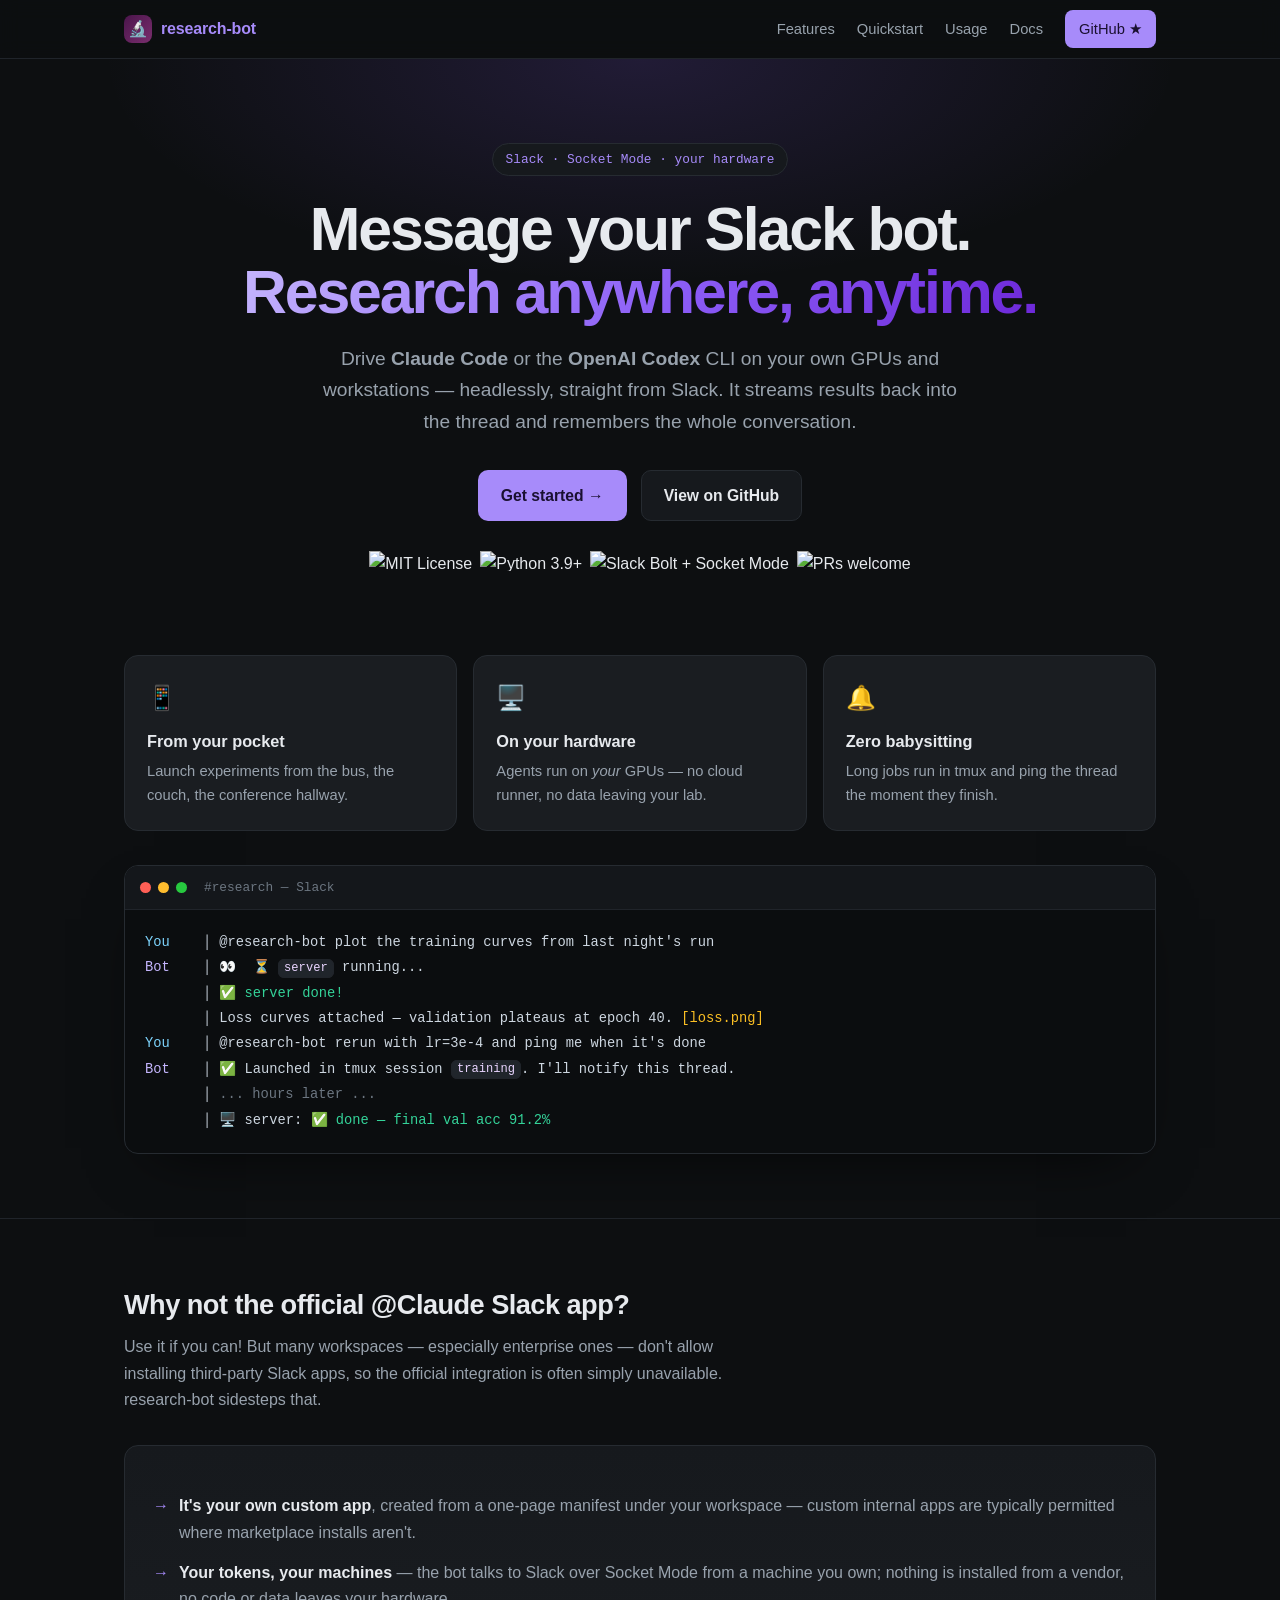
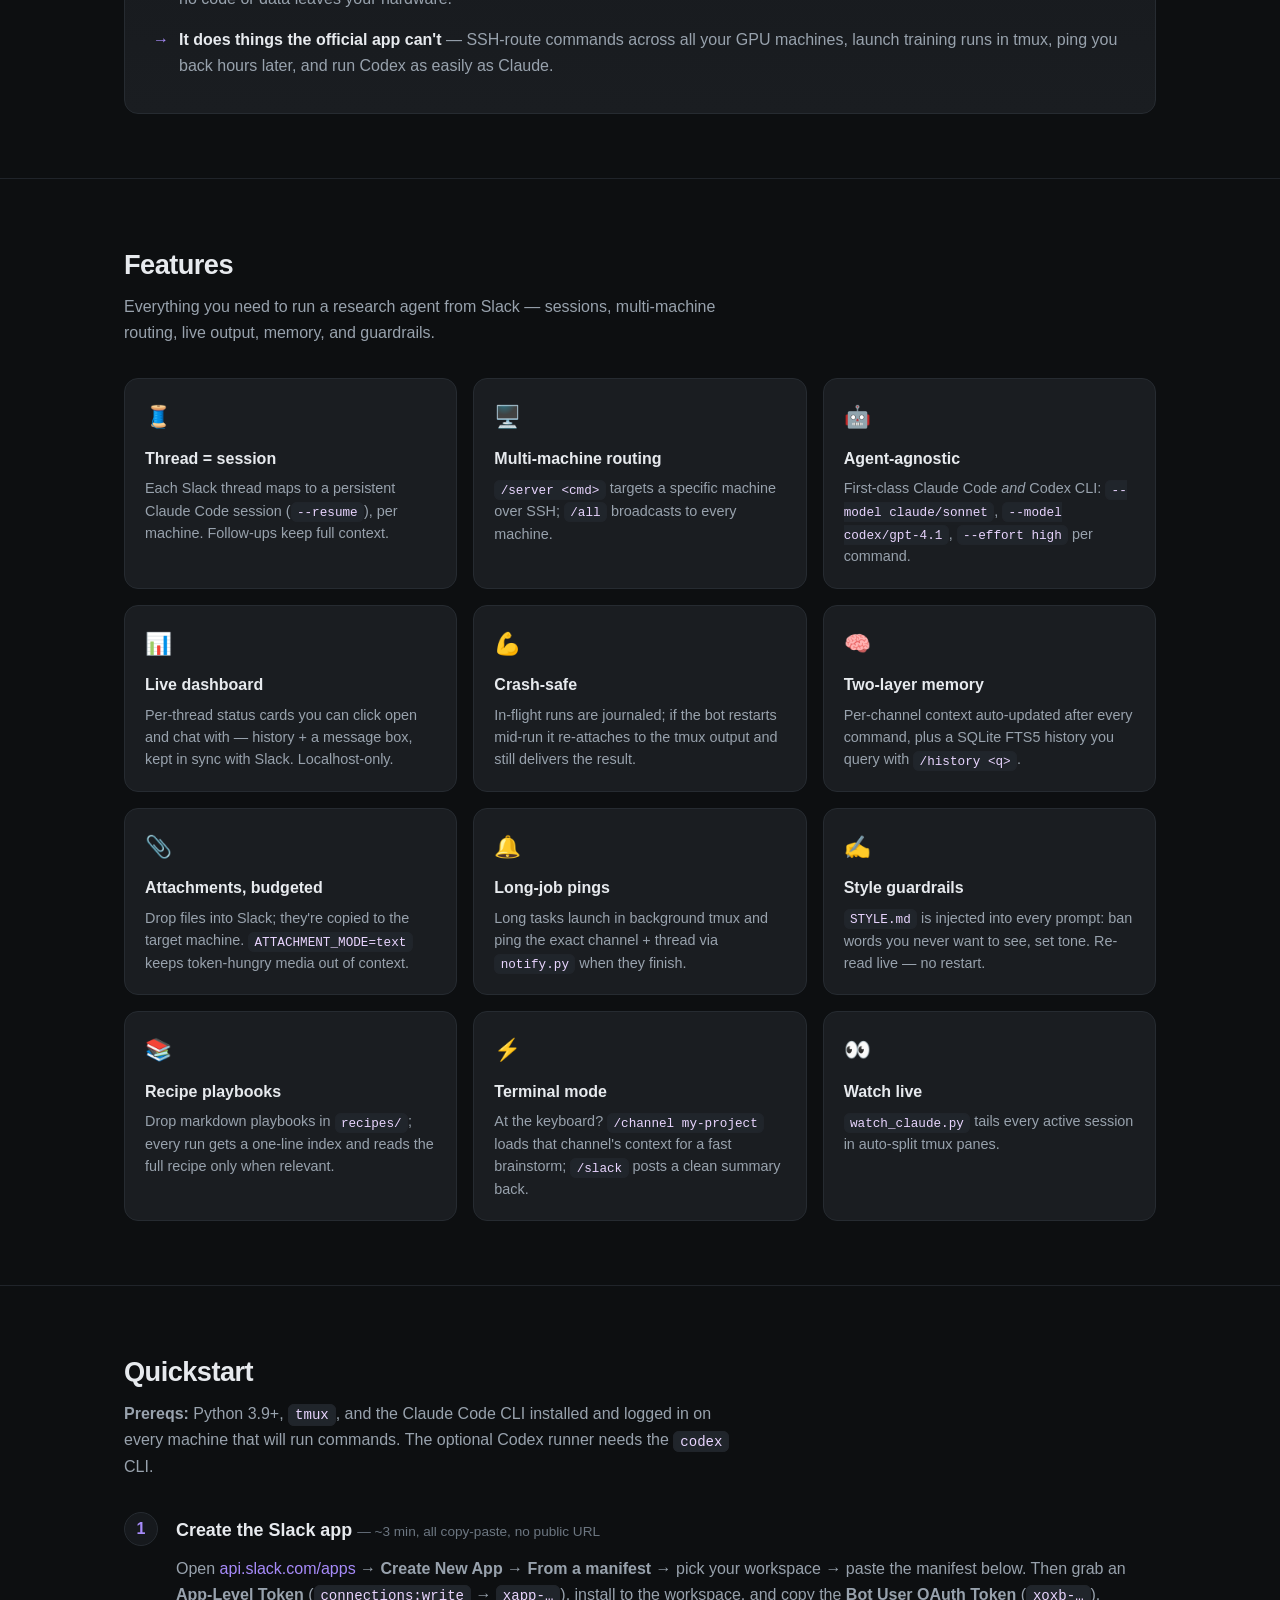
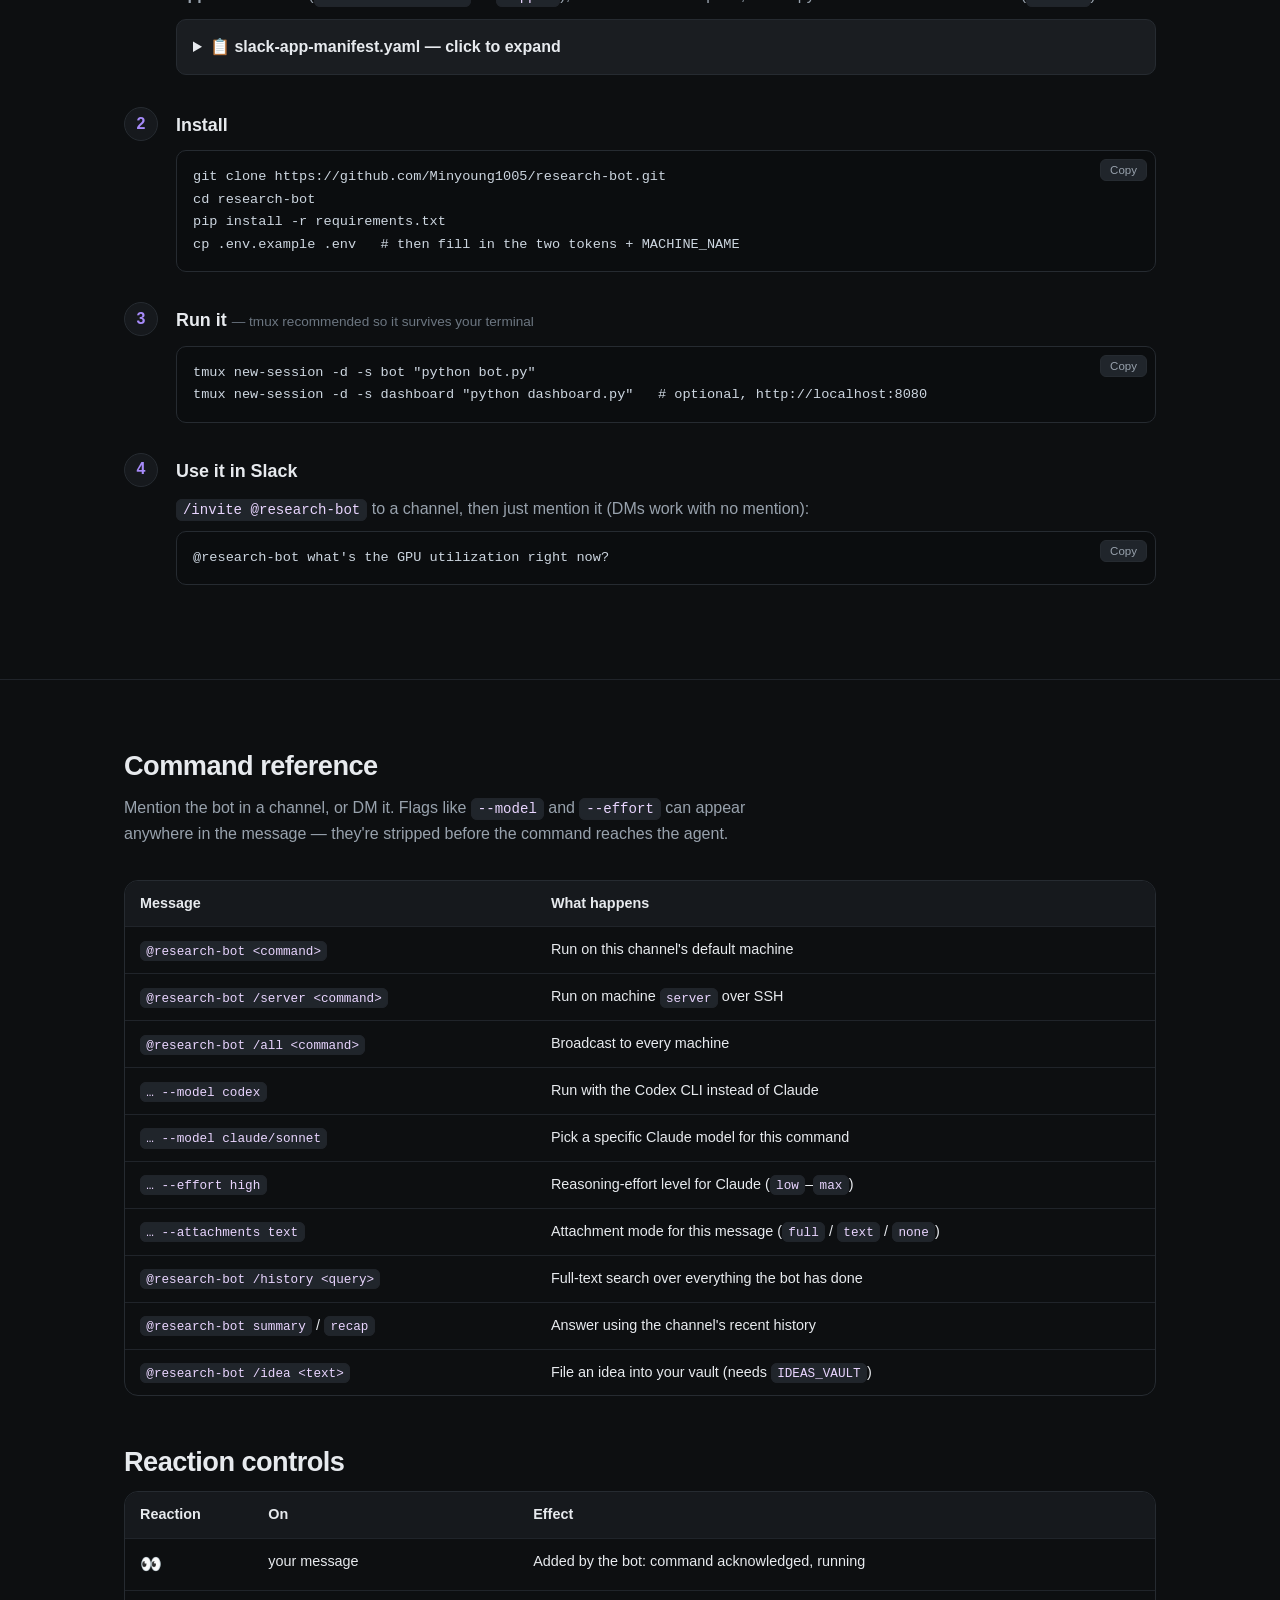
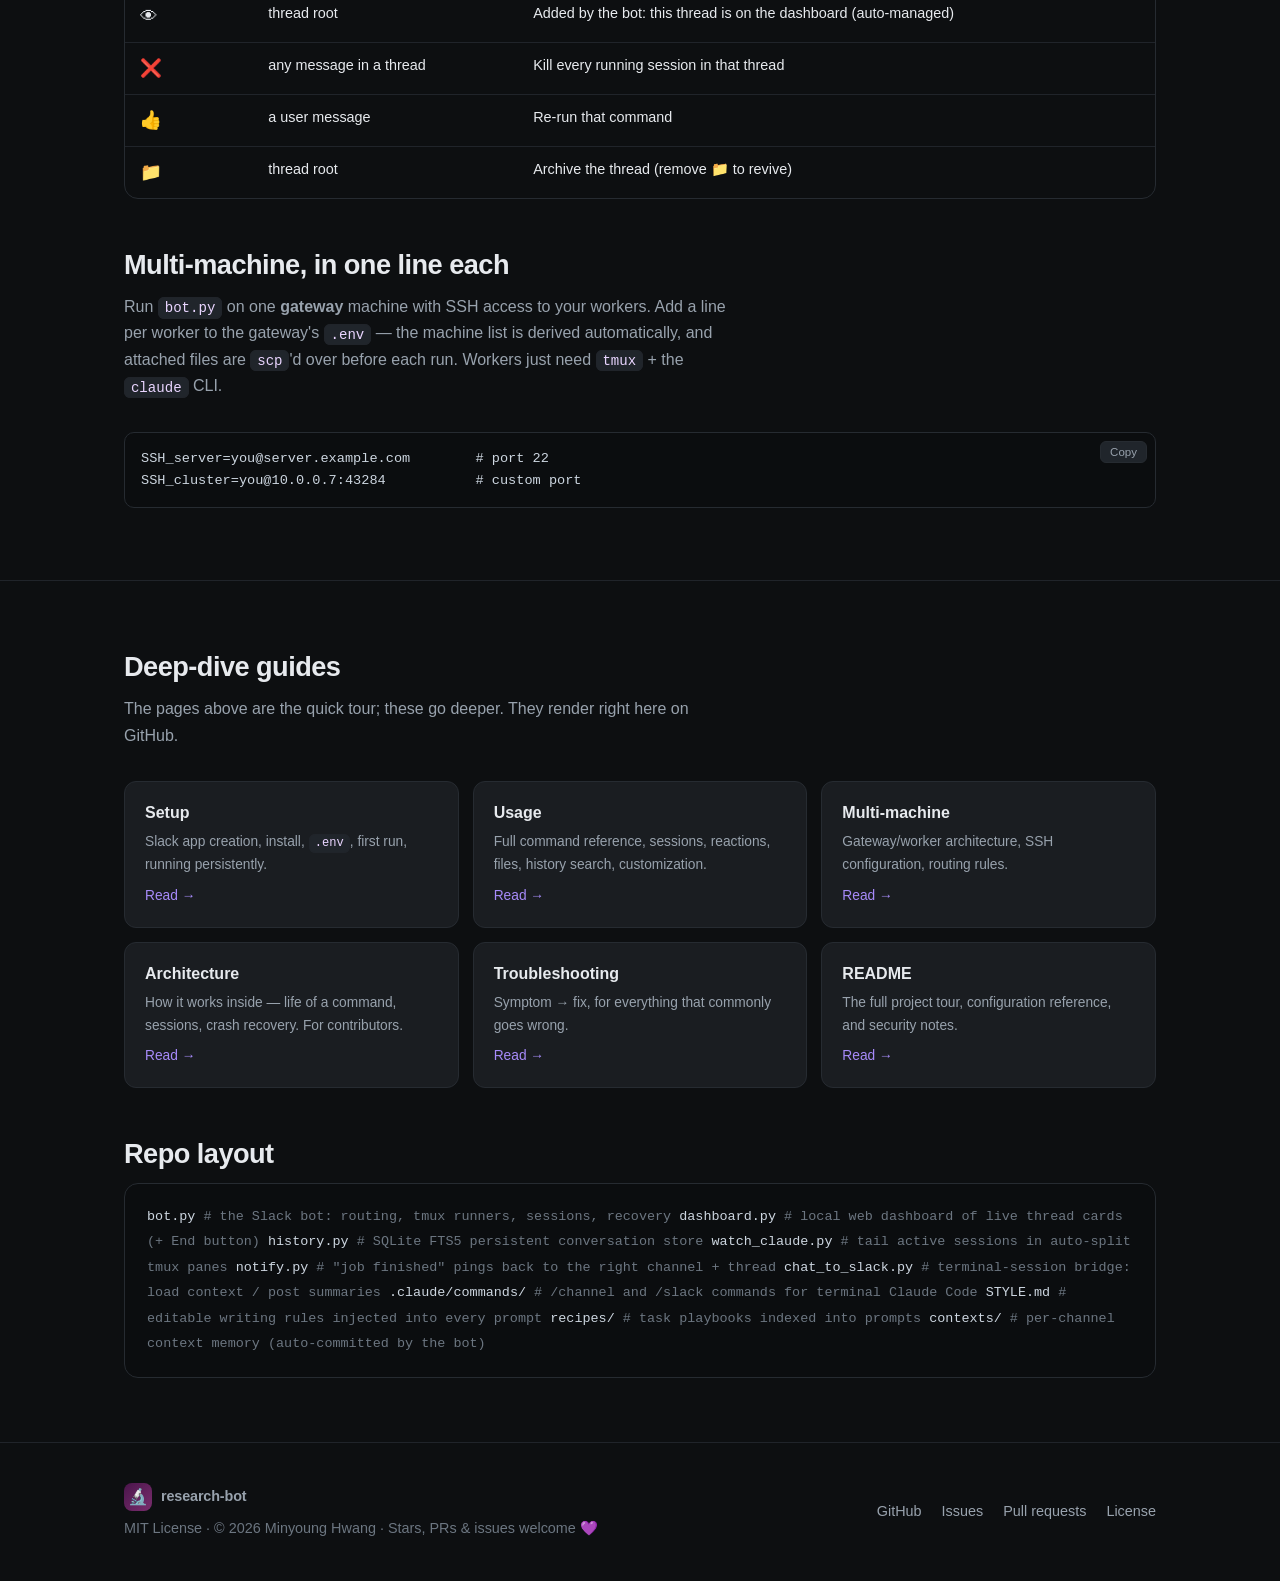
==== docs/index.html @ e6597657 "Add GitHub Pages documentation site (docs/index.html) Self-contained dark-themed landing page served" ====
<!DOCTYPE html>
<html lang="en">
<head>
<meta charset="UTF-8" />
<meta name="viewport" content="width=device-width, initial-scale=1.0" />
<title>research-bot — drive Claude Code &amp; Codex on your own machines, from Slack</title>
<meta name="description" content="A Slack bot that runs Claude Code or the Codex CLI headlessly on your own GPUs and workstations, streams results back into the thread, and remembers the conversation." />
<meta property="og:title" content="research-bot" />
<meta property="og:description" content="Message your Slack bot. Research anywhere, anytime. Drive Claude Code or Codex on your own machines — straight from Slack." />
<meta property="og:type" content="website" />
<link rel="icon" href="data:image/svg+xml,%3Csvg xmlns='http://www.w3.org/2000/svg' viewBox='0 0 100 100'%3E%3Ctext y='.9em' font-size='90'%3E%F0%9F%94%AC%3C/text%3E%3C/svg%3E" />
<style>
  :root{
    --bg:#0d0f11; --surface:#16191d; --card:#1a1d21; --border:#262b31;
    --border-soft:#20242a; --text:#e7eaee; --muted:#98a2ad; --faint:#6c7681;
    --accent:#a78bfa; --accent-2:#8b5cf6; --success:#34d399; --slack:#4A154B;
    --code-bg:#0b0d0f; --radius:14px; --maxw:1080px;
    --mono:ui-monospace,SFMono-Regular,"SF Mono",Menlo,Consolas,"Liberation Mono",monospace;
    --sans:-apple-system,BlinkMacSystemFont,"Segoe UI",Roboto,Helvetica,Arial,sans-serif;
  }
  *{box-sizing:border-box}
  html{scroll-behavior:smooth}
  body{margin:0;background:var(--bg);color:var(--text);font-family:var(--sans);
    line-height:1.65;-webkit-font-smoothing:antialiased;font-size:16px}
  a{color:var(--accent);text-decoration:none}
  a:hover{text-decoration:underline}
  code{font-family:var(--mono);font-size:.88em;background:#20252b;color:#e9d5ff;
    padding:.12em .42em;border-radius:6px;border:1px solid var(--border-soft)}
  pre{margin:0}
  .wrap{max-width:var(--maxw);margin:0 auto;padding:0 24px}
  h2{font-size:1.7rem;letter-spacing:-.02em;margin:0 0 6px}
  h3{font-size:1.12rem;margin:0 0 6px}
  section{padding:64px 0;border-top:1px solid var(--border-soft)}
  .lead{color:var(--muted);max-width:70ch;margin:0 0 32px}

  /* nav */
  header.nav{position:sticky;top:0;z-index:50;background:rgba(13,15,17,.82);
    backdrop-filter:blur(10px);border-bottom:1px solid var(--border-soft)}
  .nav-inner{display:flex;align-items:center;gap:18px;height:58px}
  .brand{display:flex;align-items:center;gap:9px;font-weight:700;letter-spacing:-.01em}
  .brand .logo{width:28px;height:28px;display:grid;place-items:center;border-radius:8px;
    background:linear-gradient(135deg,var(--slack),#7a2e6e);font-size:16px}
  .nav-links{margin-left:auto;display:flex;gap:22px;align-items:center}
  .nav-links a{color:var(--muted);font-size:.92rem;font-weight:500}
  .nav-links a:hover{color:var(--text);text-decoration:none}
  .nav-cta{background:var(--accent);color:#1a1030!important;padding:7px 14px;border-radius:8px;
    font-weight:600}
  .nav-cta:hover{background:#b9a3ff;text-decoration:none}
  @media(max-width:720px){.nav-links a:not(.nav-cta){display:none}}

  /* hero */
  .hero{padding:84px 0 68px;text-align:center;position:relative;overflow:hidden}
  .hero::before{content:"";position:absolute;inset:0;z-index:-1;
    background:radial-gradient(60% 55% at 50% 0%,rgba(139,92,246,.16),transparent 70%)}
  .eyebrow{display:inline-block;font-family:var(--mono);font-size:.8rem;color:var(--accent);
    border:1px solid var(--border);background:var(--surface);padding:5px 13px;border-radius:999px;margin-bottom:22px}
  .hero h1{font-size:clamp(2.3rem,6vw,3.8rem);line-height:1.04;letter-spacing:-.035em;margin:0 0 18px;font-weight:800}
  .hero h1 .grad{background:linear-gradient(120deg,#c4b5fd,#8b5cf6 55%,#6d28d9);
    -webkit-background-clip:text;background-clip:text;color:transparent}
  .hero p.tag{font-size:1.2rem;color:var(--muted);max-width:60ch;margin:0 auto 32px}
  .btns{display:flex;gap:14px;justify-content:center;flex-wrap:wrap}
  .btn{display:inline-flex;align-items:center;gap:8px;padding:12px 22px;border-radius:10px;
    font-weight:600;font-size:.98rem;border:1px solid transparent}
  .btn.primary{background:var(--accent);color:#1a1030}
  .btn.primary:hover{background:#b9a3ff;text-decoration:none}
  .btn.ghost{background:var(--surface);border-color:var(--border);color:var(--text)}
  .btn.ghost:hover{border-color:var(--accent);text-decoration:none}
  .badges{display:flex;gap:8px;justify-content:center;flex-wrap:wrap;margin-top:30px}
  .badges img{height:20px}

  /* pillars */
  .pillars{display:grid;grid-template-columns:repeat(3,1fr);gap:16px;margin-top:8px}
  .pillar{background:var(--card);border:1px solid var(--border);border-radius:var(--radius);padding:22px}
  .pillar .ic{font-size:1.5rem}
  .pillar h3{margin:10px 0 4px;font-size:1.02rem}
  .pillar p{margin:0;color:var(--muted);font-size:.92rem}
  @media(max-width:720px){.pillars{grid-template-columns:1fr}}

  /* terminal */
  .term{background:var(--code-bg);border:1px solid var(--border);border-radius:var(--radius);
    overflow:hidden;box-shadow:0 24px 60px -30px rgba(0,0,0,.8);margin-top:4px}
  .term-bar{display:flex;align-items:center;gap:7px;padding:11px 15px;background:#14171b;border-bottom:1px solid var(--border-soft)}
  .term-bar .dot{width:11px;height:11px;border-radius:50%}
  .term-bar .t{margin-left:10px;color:var(--faint);font-size:.8rem;font-family:var(--mono)}
  .term pre{padding:20px;overflow-x:auto;font-family:var(--mono);font-size:.86rem;line-height:1.85;color:#cdd6e0}
  .term .u{color:#7dd3fc}.term .b{color:#c4b5fd}.term .ok{color:var(--success)}
  .term .m{color:var(--faint)}.term .f{color:#fbbf24}

  /* feature grid */
  .grid{display:grid;grid-template-columns:repeat(3,1fr);gap:16px}
  @media(max-width:900px){.grid{grid-template-columns:repeat(2,1fr)}}
  @media(max-width:620px){.grid{grid-template-columns:1fr}}
  .feat{background:var(--card);border:1px solid var(--border);border-radius:var(--radius);padding:20px;transition:border-color .15s,transform .15s}
  .feat:hover{border-color:#3a3350;transform:translateY(-2px)}
  .feat .ic{font-size:1.35rem}
  .feat h3{margin:11px 0 5px;font-size:1rem}
  .feat p{margin:0;color:var(--muted);font-size:.9rem;line-height:1.55}

  /* callout */
  .callout{background:linear-gradient(180deg,var(--surface),var(--card));border:1px solid var(--border);
    border-radius:var(--radius);padding:26px 28px}
  .callout ul{margin:14px 0 0;padding-left:0;list-style:none}
  .callout li{padding:7px 0 7px 26px;position:relative;color:var(--muted)}
  .callout li::before{content:"→";position:absolute;left:0;color:var(--accent)}
  .callout li b{color:var(--text)}

  /* steps */
  .step{display:flex;gap:18px;margin-bottom:22px}
  .step .n{flex:none;width:34px;height:34px;border-radius:50%;background:var(--surface);
    border:1px solid var(--border);display:grid;place-items:center;font-weight:700;color:var(--accent)}
  .step .body{flex:1;min-width:0}
  .step h3{margin:4px 0 10px}
  .codeblock{position:relative;background:var(--code-bg);border:1px solid var(--border);
    border-radius:10px;margin:8px 0}
  .codeblock pre{padding:15px 16px;overflow-x:auto;font-family:var(--mono);font-size:.85rem;color:#cdd6e0}
  .copy{position:absolute;top:8px;right:8px;background:#20252b;border:1px solid var(--border);
    color:var(--muted);font-size:.72rem;padding:4px 9px;border-radius:6px;cursor:pointer;font-family:var(--sans)}
  .copy:hover{color:var(--text);border-color:var(--accent)}
  details{background:var(--card);border:1px solid var(--border);border-radius:10px;padding:2px 16px;margin:10px 0}
  summary{cursor:pointer;padding:12px 0;font-weight:600;color:var(--text)}
  details[open] summary{border-bottom:1px solid var(--border-soft);margin-bottom:12px}

  /* tables */
  .tablewrap{overflow-x:auto;border:1px solid var(--border);border-radius:var(--radius)}
  table{border-collapse:collapse;width:100%;font-size:.9rem}
  th,td{text-align:left;padding:11px 15px;border-bottom:1px solid var(--border-soft);vertical-align:top}
  th{background:var(--surface);color:var(--text);font-weight:600;white-space:nowrap}
  tr:last-child td{border-bottom:none}
  td code{white-space:nowrap}
  .rx{font-size:1.1rem}

  /* doc cards */
  .doccards{display:grid;grid-template-columns:repeat(3,1fr);gap:14px}
  @media(max-width:820px){.doccards{grid-template-columns:1fr}}
  .doccard{display:block;background:var(--card);border:1px solid var(--border);border-radius:12px;padding:18px 20px;color:var(--text)}
  .doccard:hover{border-color:var(--accent);text-decoration:none}
  .doccard h3{margin:0 0 5px;font-size:1rem}
  .doccard p{margin:0;color:var(--muted);font-size:.86rem}
  .doccard .arrow{color:var(--accent);font-size:.86rem;margin-top:8px;display:inline-block}

  /* layout tree */
  .tree{background:var(--code-bg);border:1px solid var(--border);border-radius:var(--radius);
    padding:20px 22px;font-family:var(--mono);font-size:.84rem;line-height:1.9;color:#cdd6e0;overflow-x:auto}
  .tree .c{color:var(--faint)}

  footer{border-top:1px solid var(--border-soft);padding:40px 0;color:var(--muted);font-size:.9rem}
  .foot-inner{display:flex;flex-wrap:wrap;gap:16px;align-items:center;justify-content:space-between}
  .foot-links{display:flex;gap:20px;flex-wrap:wrap}
  .foot-links a{color:var(--muted)}
</style>
</head>
<body>

<header class="nav">
  <div class="wrap nav-inner">
    <a class="brand" href="#top"><span class="logo">🔬</span> research-bot</a>
    <nav class="nav-links">
      <a href="#features">Features</a>
      <a href="#quickstart">Quickstart</a>
      <a href="#usage">Usage</a>
      <a href="#docs">Docs</a>
      <a class="nav-cta" href="https://github.com/Minyoung1005/research-bot">GitHub ★</a>
    </nav>
  </div>
</header>

<a id="top"></a>
<div class="hero">
  <div class="wrap">
    <span class="eyebrow">Slack · Socket Mode · your hardware</span>
    <h1>Message your Slack bot.<br><span class="grad">Research anywhere, anytime.</span></h1>
    <p class="tag">Drive <b>Claude Code</b> or the <b>OpenAI Codex</b> CLI on your own GPUs and
      workstations — headlessly, straight from Slack. It streams results back into the thread
      and remembers the whole conversation.</p>
    <div class="btns">
      <a class="btn primary" href="#quickstart">Get started →</a>
      <a class="btn ghost" href="https://github.com/Minyoung1005/research-bot">View on GitHub</a>
    </div>
    <div class="badges">
      <img src="https://img.shields.io/badge/License-MIT-yellow.svg" alt="MIT License" />
      <img src="https://img.shields.io/badge/python-3.9+-blue.svg" alt="Python 3.9+" />
      <img src="https://img.shields.io/badge/Slack-Bolt%20%2B%20Socket%20Mode-4A154B?logo=slack" alt="Slack Bolt + Socket Mode" />
      <img src="https://img.shields.io/badge/PRs-welcome-brightgreen.svg" alt="PRs welcome" />
    </div>
  </div>
</div>

<section style="border-top:none;padding-top:8px">
  <div class="wrap">
    <div class="pillars">
      <div class="pillar"><div class="ic">📱</div><h3>From your pocket</h3>
        <p>Launch experiments from the bus, the couch, the conference hallway.</p></div>
      <div class="pillar"><div class="ic">🖥️</div><h3>On your hardware</h3>
        <p>Agents run on <i>your</i> GPUs — no cloud runner, no data leaving your lab.</p></div>
      <div class="pillar"><div class="ic">🔔</div><h3>Zero babysitting</h3>
        <p>Long jobs run in tmux and ping the thread the moment they finish.</p></div>
    </div>

    <div style="margin-top:34px" class="term">
      <div class="term-bar">
        <span class="dot" style="background:#ff5f56"></span>
        <span class="dot" style="background:#ffbd2e"></span>
        <span class="dot" style="background:#27c93f"></span>
        <span class="t">#research — Slack</span>
      </div>
<pre><span class="u">You</span>    │ @research-bot plot the training curves from last night's run
<span class="b">Bot</span>    │ 👀  ⏳ <code>server</code> running...
       │ <span class="ok">✅ server done!</span>
       │ Loss curves attached — validation plateaus at epoch 40. <span class="f">[loss.png]</span>
<span class="u">You</span>    │ @research-bot rerun with lr=3e-4 and ping me when it's done
<span class="b">Bot</span>    │ <span class="ok">✅</span> Launched in tmux session <code>training</code>. I'll notify this thread.
       │ <span class="m">... hours later ...</span>
       │ 🖥️ server: <span class="ok">✅ done — final val acc 91.2%</span></pre>
    </div>
  </div>
</section>

<section>
  <div class="wrap">
    <h2>Why not the official @Claude Slack app?</h2>
    <p class="lead">Use it if you can! But many workspaces — especially enterprise ones — don't
      allow installing third-party Slack apps, so the official integration is often simply
      unavailable. research-bot sidesteps that.</p>
    <div class="callout">
      <ul>
        <li><b>It's your own custom app</b>, created from a one-page manifest under your workspace —
          custom internal apps are typically permitted where marketplace installs aren't.</li>
        <li><b>Your tokens, your machines</b> — the bot talks to Slack over Socket Mode from a
          machine you own; nothing is installed from a vendor, no code or data leaves your hardware.</li>
        <li><b>It does things the official app can't</b> — SSH-route commands across all your GPU
          machines, launch training runs in tmux, ping you back hours later, and run Codex as easily as Claude.</li>
      </ul>
    </div>
  </div>
</section>

<section id="features">
  <div class="wrap">
    <h2>Features</h2>
    <p class="lead">Everything you need to run a research agent from Slack — sessions, multi-machine
      routing, live output, memory, and guardrails.</p>
    <div class="grid">
      <div class="feat"><div class="ic">🧵</div><h3>Thread = session</h3>
        <p>Each Slack thread maps to a persistent Claude Code session (<code>--resume</code>), per machine. Follow-ups keep full context.</p></div>
      <div class="feat"><div class="ic">🖥️</div><h3>Multi-machine routing</h3>
        <p><code>/server &lt;cmd&gt;</code> targets a specific machine over SSH; <code>/all</code> broadcasts to every machine.</p></div>
      <div class="feat"><div class="ic">🤖</div><h3>Agent-agnostic</h3>
        <p>First-class Claude Code <i>and</i> Codex CLI: <code>--model claude/sonnet</code>, <code>--model codex/gpt-4.1</code>, <code>--effort high</code> per command.</p></div>
      <div class="feat"><div class="ic">📊</div><h3>Live dashboard</h3>
        <p>Per-thread status cards you can click open and chat with — history + a message box, kept in sync with Slack. Localhost-only.</p></div>
      <div class="feat"><div class="ic">💪</div><h3>Crash-safe</h3>
        <p>In-flight runs are journaled; if the bot restarts mid-run it re-attaches to the tmux output and still delivers the result.</p></div>
      <div class="feat"><div class="ic">🧠</div><h3>Two-layer memory</h3>
        <p>Per-channel context auto-updated after every command, plus a SQLite FTS5 history you query with <code>/history &lt;q&gt;</code>.</p></div>
      <div class="feat"><div class="ic">📎</div><h3>Attachments, budgeted</h3>
        <p>Drop files into Slack; they're copied to the target machine. <code>ATTACHMENT_MODE=text</code> keeps token-hungry media out of context.</p></div>
      <div class="feat"><div class="ic">🔔</div><h3>Long-job pings</h3>
        <p>Long tasks launch in background tmux and ping the exact channel + thread via <code>notify.py</code> when they finish.</p></div>
      <div class="feat"><div class="ic">✍️</div><h3>Style guardrails</h3>
        <p><code>STYLE.md</code> is injected into every prompt: ban words you never want to see, set tone. Re-read live — no restart.</p></div>
      <div class="feat"><div class="ic">📚</div><h3>Recipe playbooks</h3>
        <p>Drop markdown playbooks in <code>recipes/</code>; every run gets a one-line index and reads the full recipe only when relevant.</p></div>
      <div class="feat"><div class="ic">⚡</div><h3>Terminal mode</h3>
        <p>At the keyboard? <code>/channel my-project</code> loads that channel's context for a fast brainstorm; <code>/slack</code> posts a clean summary back.</p></div>
      <div class="feat"><div class="ic">👀</div><h3>Watch live</h3>
        <p><code>watch_claude.py</code> tails every active session in auto-split tmux panes.</p></div>
    </div>
  </div>
</section>

<section id="quickstart">
  <div class="wrap">
    <h2>Quickstart</h2>
    <p class="lead"><b>Prereqs:</b> Python 3.9+, <code>tmux</code>, and the Claude Code CLI installed and
      logged in on every machine that will run commands. The optional Codex runner needs the <code>codex</code> CLI.</p>

    <div class="step">
      <div class="n">1</div>
      <div class="body">
        <h3>Create the Slack app <span style="color:var(--faint);font-weight:400;font-size:.85rem">— ~3 min, all copy-paste, no public URL</span></h3>
        <p style="color:var(--muted);margin:0 0 6px">Open <a href="https://api.slack.com/apps">api.slack.com/apps</a> →
          <b>Create New App</b> → <b>From a manifest</b> → pick your workspace → paste the manifest below.
          Then grab an <b>App-Level Token</b> (<code>connections:write</code> → <code>xapp-…</code>), install to the
          workspace, and copy the <b>Bot User OAuth Token</b> (<code>xoxb-…</code>).</p>
        <details>
          <summary>📋 slack-app-manifest.yaml — click to expand</summary>
          <div class="codeblock"><button class="copy">Copy</button><pre>display_information:
  name: research-bot
  description: Drive Claude Code on your own machines from Slack
  background_color: "#1a1d21"
features:
  bot_user:
    display_name: research-bot
    always_online: true
oauth_config:
  scopes:
    bot:
      - app_mentions:read
      - channels:history
      - groups:history
      - im:history
      - im:read
      - im:write
      - mpim:history
      - chat:write
      - files:read
      - files:write
      - reactions:read
      - reactions:write
settings:
  event_subscriptions:
    bot_events:
      - app_mention
      - message.im
      - reaction_added
      - reaction_removed
  interactivity:
    is_enabled: false
  org_deploy_enabled: false
  socket_mode_enabled: true
  token_rotation_enabled: false</pre></div>
          <p style="color:var(--muted);font-size:.86rem;margin:2px 0 6px">💡 Rename the bot to anything you like
            (e.g. <code>ClaudeBot</code>) by editing <code>name</code> and <code>display_name</code> here.</p>
        </details>
      </div>
    </div>

    <div class="step">
      <div class="n">2</div>
      <div class="body">
        <h3>Install</h3>
        <div class="codeblock"><button class="copy">Copy</button><pre>git clone https://github.com/Minyoung1005/research-bot.git
cd research-bot
pip install -r requirements.txt
cp .env.example .env   # then fill in the two tokens + MACHINE_NAME</pre></div>
      </div>
    </div>

    <div class="step">
      <div class="n">3</div>
      <div class="body">
        <h3>Run it <span style="color:var(--faint);font-weight:400;font-size:.85rem">— tmux recommended so it survives your terminal</span></h3>
        <div class="codeblock"><button class="copy">Copy</button><pre>tmux new-session -d -s bot "python bot.py"
tmux new-session -d -s dashboard "python dashboard.py"   # optional, http://localhost:8080</pre></div>
      </div>
    </div>

    <div class="step">
      <div class="n">4</div>
      <div class="body">
        <h3>Use it in Slack</h3>
        <p style="color:var(--muted);margin:0 0 6px"><code>/invite @research-bot</code> to a channel, then just mention it (DMs work with no mention):</p>
        <div class="codeblock"><button class="copy">Copy</button><pre>@research-bot what's the GPU utilization right now?</pre></div>
      </div>
    </div>
  </div>
</section>

<section id="usage">
  <div class="wrap">
    <h2>Command reference</h2>
    <p class="lead">Mention the bot in a channel, or DM it. Flags like <code>--model</code> and
      <code>--effort</code> can appear anywhere in the message — they're stripped before the command reaches the agent.</p>
    <div class="tablewrap">
      <table>
        <thead><tr><th>Message</th><th>What happens</th></tr></thead>
        <tbody>
          <tr><td><code>@research-bot &lt;command&gt;</code></td><td>Run on this channel's default machine</td></tr>
          <tr><td><code>@research-bot /server &lt;command&gt;</code></td><td>Run on machine <code>server</code> over SSH</td></tr>
          <tr><td><code>@research-bot /all &lt;command&gt;</code></td><td>Broadcast to every machine</td></tr>
          <tr><td><code>… --model codex</code></td><td>Run with the Codex CLI instead of Claude</td></tr>
          <tr><td><code>… --model claude/sonnet</code></td><td>Pick a specific Claude model for this command</td></tr>
          <tr><td><code>… --effort high</code></td><td>Reasoning-effort level for Claude (<code>low</code>–<code>max</code>)</td></tr>
          <tr><td><code>… --attachments text</code></td><td>Attachment mode for this message (<code>full</code> / <code>text</code> / <code>none</code>)</td></tr>
          <tr><td><code>@research-bot /history &lt;query&gt;</code></td><td>Full-text search over everything the bot has done</td></tr>
          <tr><td><code>@research-bot summary</code> / <code>recap</code></td><td>Answer using the channel's recent history</td></tr>
          <tr><td><code>@research-bot /idea &lt;text&gt;</code></td><td>File an idea into your vault (needs <code>IDEAS_VAULT</code>)</td></tr>
        </tbody>
      </table>
    </div>

    <h2 style="margin-top:44px">Reaction controls</h2>
    <div class="tablewrap">
      <table>
        <thead><tr><th>Reaction</th><th>On</th><th>Effect</th></tr></thead>
        <tbody>
          <tr><td class="rx">👀</td><td>your message</td><td>Added by the bot: command acknowledged, running</td></tr>
          <tr><td class="rx">👁</td><td>thread root</td><td>Added by the bot: this thread is on the dashboard (auto-managed)</td></tr>
          <tr><td class="rx">❌</td><td>any message in a thread</td><td>Kill every running session in that thread</td></tr>
          <tr><td class="rx">👍</td><td>a user message</td><td>Re-run that command</td></tr>
          <tr><td class="rx">📁</td><td>thread root</td><td>Archive the thread (remove 📁 to revive)</td></tr>
        </tbody>
      </table>
    </div>

    <h2 style="margin-top:44px">Multi-machine, in one line each</h2>
    <p class="lead">Run <code>bot.py</code> on one <b>gateway</b> machine with SSH access to your workers.
      Add a line per worker to the gateway's <code>.env</code> — the machine list is derived automatically,
      and attached files are <code>scp</code>'d over before each run. Workers just need <code>tmux</code> + the <code>claude</code> CLI.</p>
    <div class="codeblock"><button class="copy">Copy</button><pre>SSH_server=you@server.example.com        # port 22
SSH_cluster=you@10.0.0.7:43284           # custom port</pre></div>
  </div>
</section>

<section id="docs">
  <div class="wrap">
    <h2>Deep-dive guides</h2>
    <p class="lead">The pages above are the quick tour; these go deeper. They render right here on GitHub.</p>
    <div class="doccards">
      <a class="doccard" href="https://github.com/Minyoung1005/research-bot/blob/main/docs/setup.md">
        <h3>Setup</h3><p>Slack app creation, install, <code>.env</code>, first run, running persistently.</p><span class="arrow">Read →</span></a>
      <a class="doccard" href="https://github.com/Minyoung1005/research-bot/blob/main/docs/usage.md">
        <h3>Usage</h3><p>Full command reference, sessions, reactions, files, history search, customization.</p><span class="arrow">Read →</span></a>
      <a class="doccard" href="https://github.com/Minyoung1005/research-bot/blob/main/docs/multi-machine.md">
        <h3>Multi-machine</h3><p>Gateway/worker architecture, SSH configuration, routing rules.</p><span class="arrow">Read →</span></a>
      <a class="doccard" href="https://github.com/Minyoung1005/research-bot/blob/main/docs/architecture.md">
        <h3>Architecture</h3><p>How it works inside — life of a command, sessions, crash recovery. For contributors.</p><span class="arrow">Read →</span></a>
      <a class="doccard" href="https://github.com/Minyoung1005/research-bot/blob/main/docs/troubleshooting.md">
        <h3>Troubleshooting</h3><p>Symptom → fix, for everything that commonly goes wrong.</p><span class="arrow">Read →</span></a>
      <a class="doccard" href="https://github.com/Minyoung1005/research-bot/blob/main/README.md">
        <h3>README</h3><p>The full project tour, configuration reference, and security notes.</p><span class="arrow">Read →</span></a>
    </div>

    <h2 style="margin-top:44px">Repo layout</h2>
    <div class="tree">bot.py            <span class="c"># the Slack bot: routing, tmux runners, sessions, recovery</span>
dashboard.py      <span class="c"># local web dashboard of live thread cards (+ End button)</span>
history.py        <span class="c"># SQLite FTS5 persistent conversation store</span>
watch_claude.py   <span class="c"># tail active sessions in auto-split tmux panes</span>
notify.py         <span class="c"># "job finished" pings back to the right channel + thread</span>
chat_to_slack.py  <span class="c"># terminal-session bridge: load context / post summaries</span>
.claude/commands/ <span class="c"># /channel and /slack commands for terminal Claude Code</span>
STYLE.md          <span class="c"># editable writing rules injected into every prompt</span>
recipes/          <span class="c"># task playbooks indexed into prompts</span>
contexts/         <span class="c"># per-channel context memory (auto-committed by the bot)</span></div>
  </div>
</section>

<footer>
  <div class="wrap foot-inner">
    <div>
      <div class="brand" style="margin-bottom:6px"><span class="logo">🔬</span> research-bot</div>
      <div style="color:var(--faint)">MIT License · © 2026 Minyoung Hwang · Stars, PRs &amp; issues welcome 💜</div>
    </div>
    <div class="foot-links">
      <a href="https://github.com/Minyoung1005/research-bot">GitHub</a>
      <a href="https://github.com/Minyoung1005/research-bot/issues">Issues</a>
      <a href="https://github.com/Minyoung1005/research-bot/pulls">Pull requests</a>
      <a href="https://github.com/Minyoung1005/research-bot/blob/main/LICENSE">License</a>
    </div>
  </div>
</footer>

<script>
  document.querySelectorAll('.copy').forEach(function(btn){
    btn.addEventListener('click', function(){
      var pre = btn.parentElement.querySelector('pre');
      navigator.clipboard.writeText(pre.innerText).then(function(){
        var old = btn.textContent; btn.textContent = 'Copied ✓';
        setTimeout(function(){ btn.textContent = old; }, 1400);
      });
    });
  });
</script>
</body>
</html>
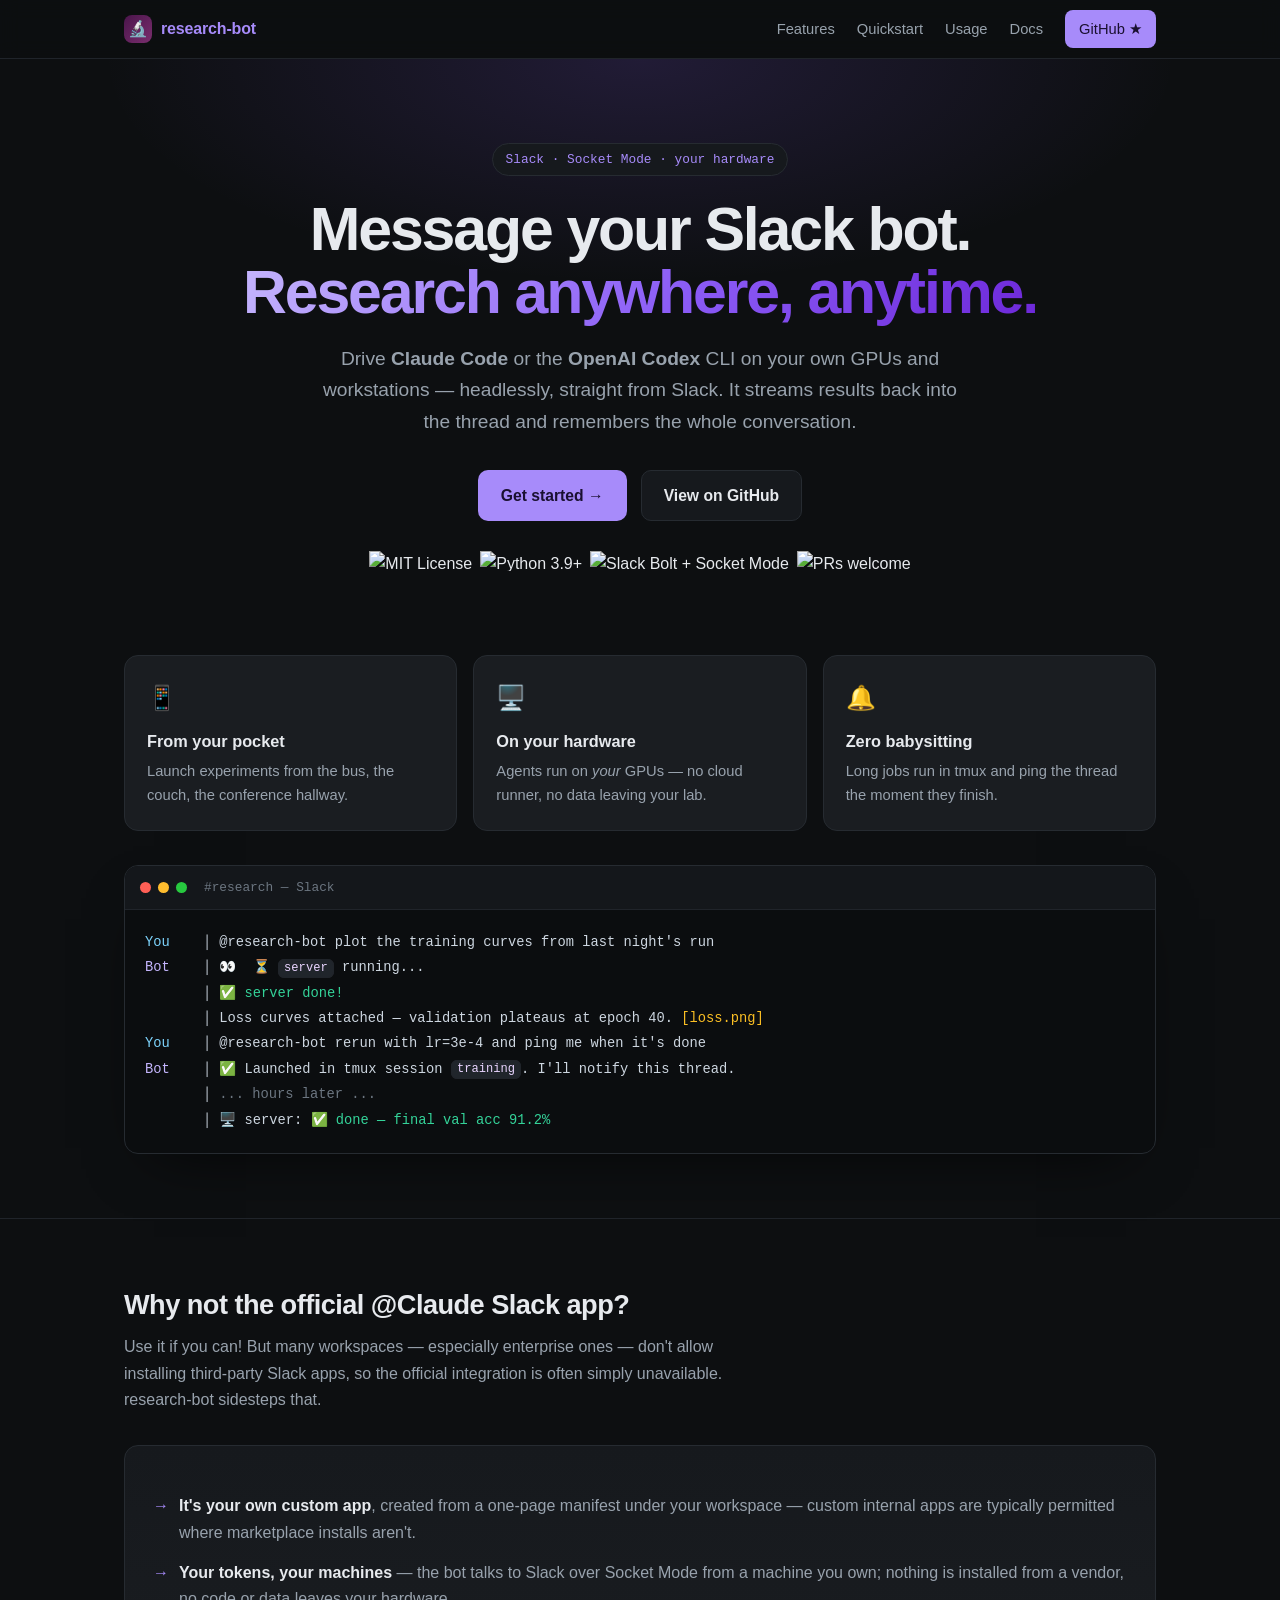
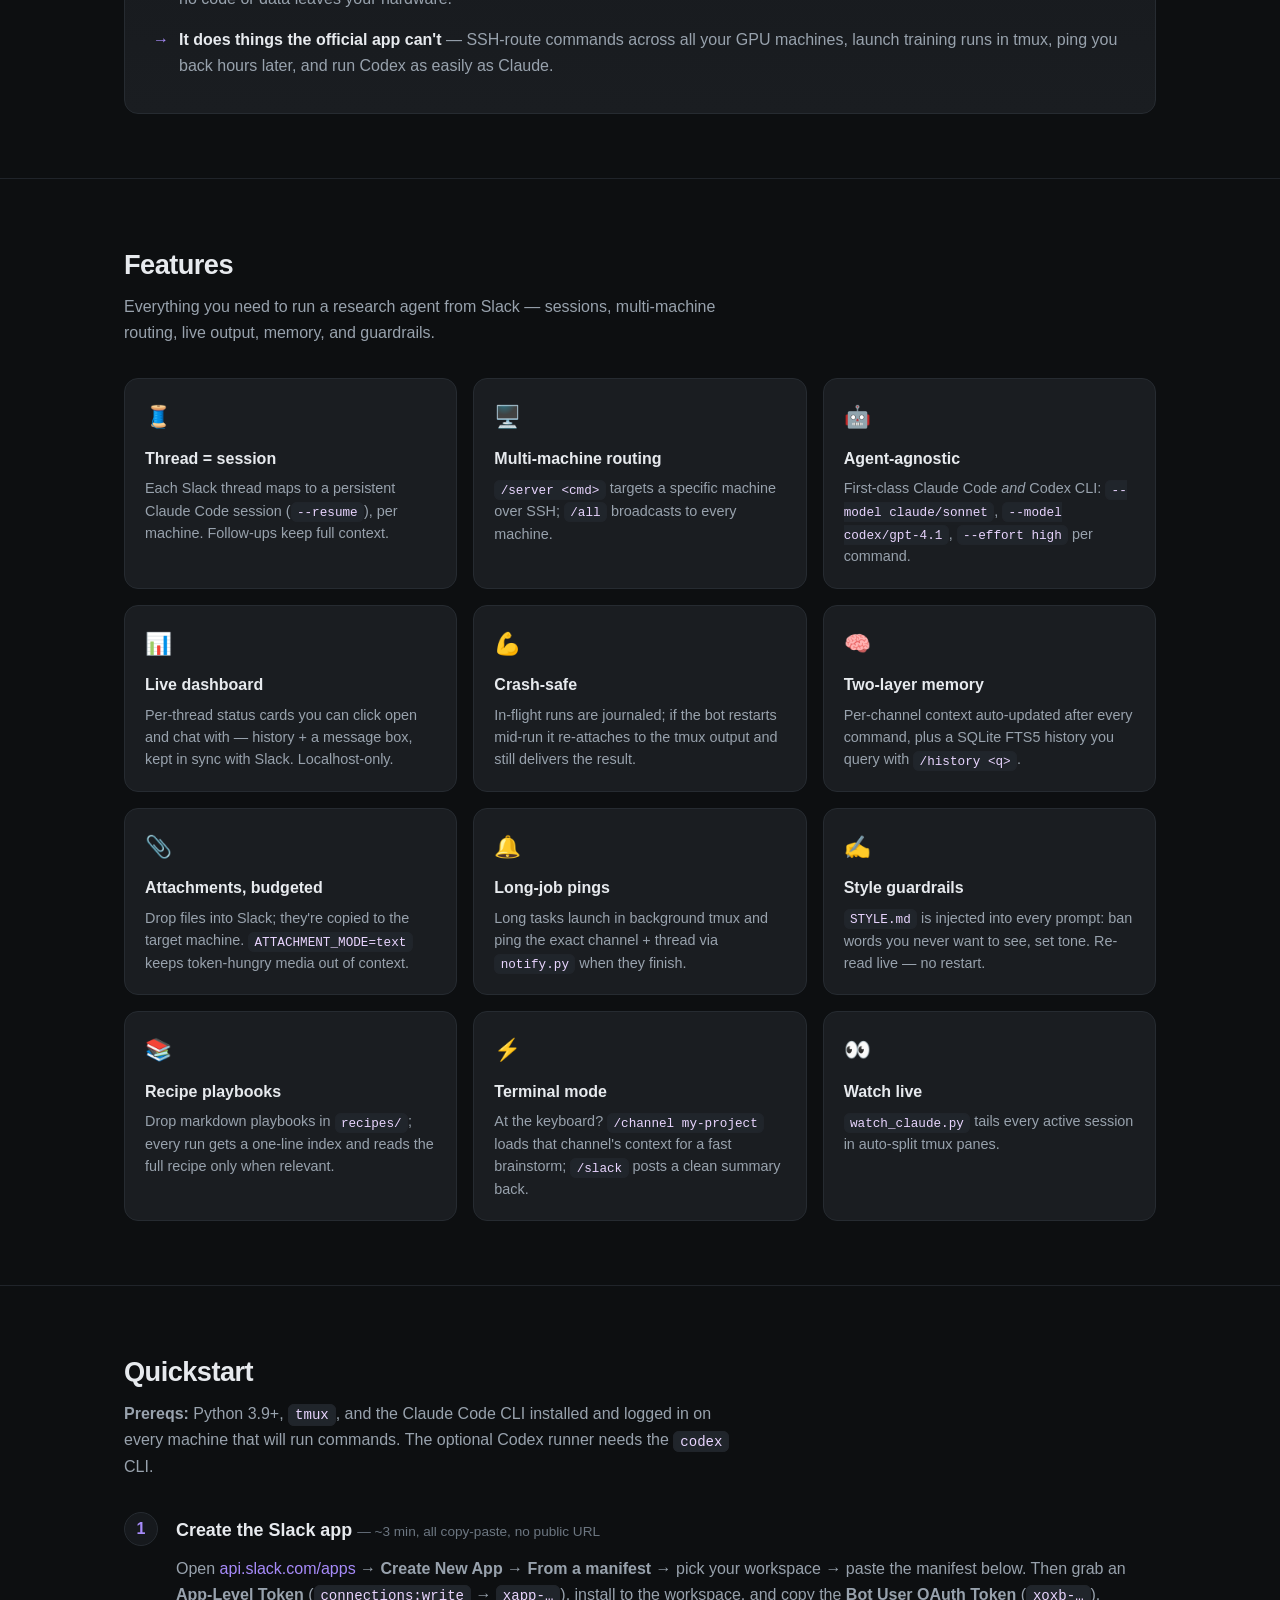
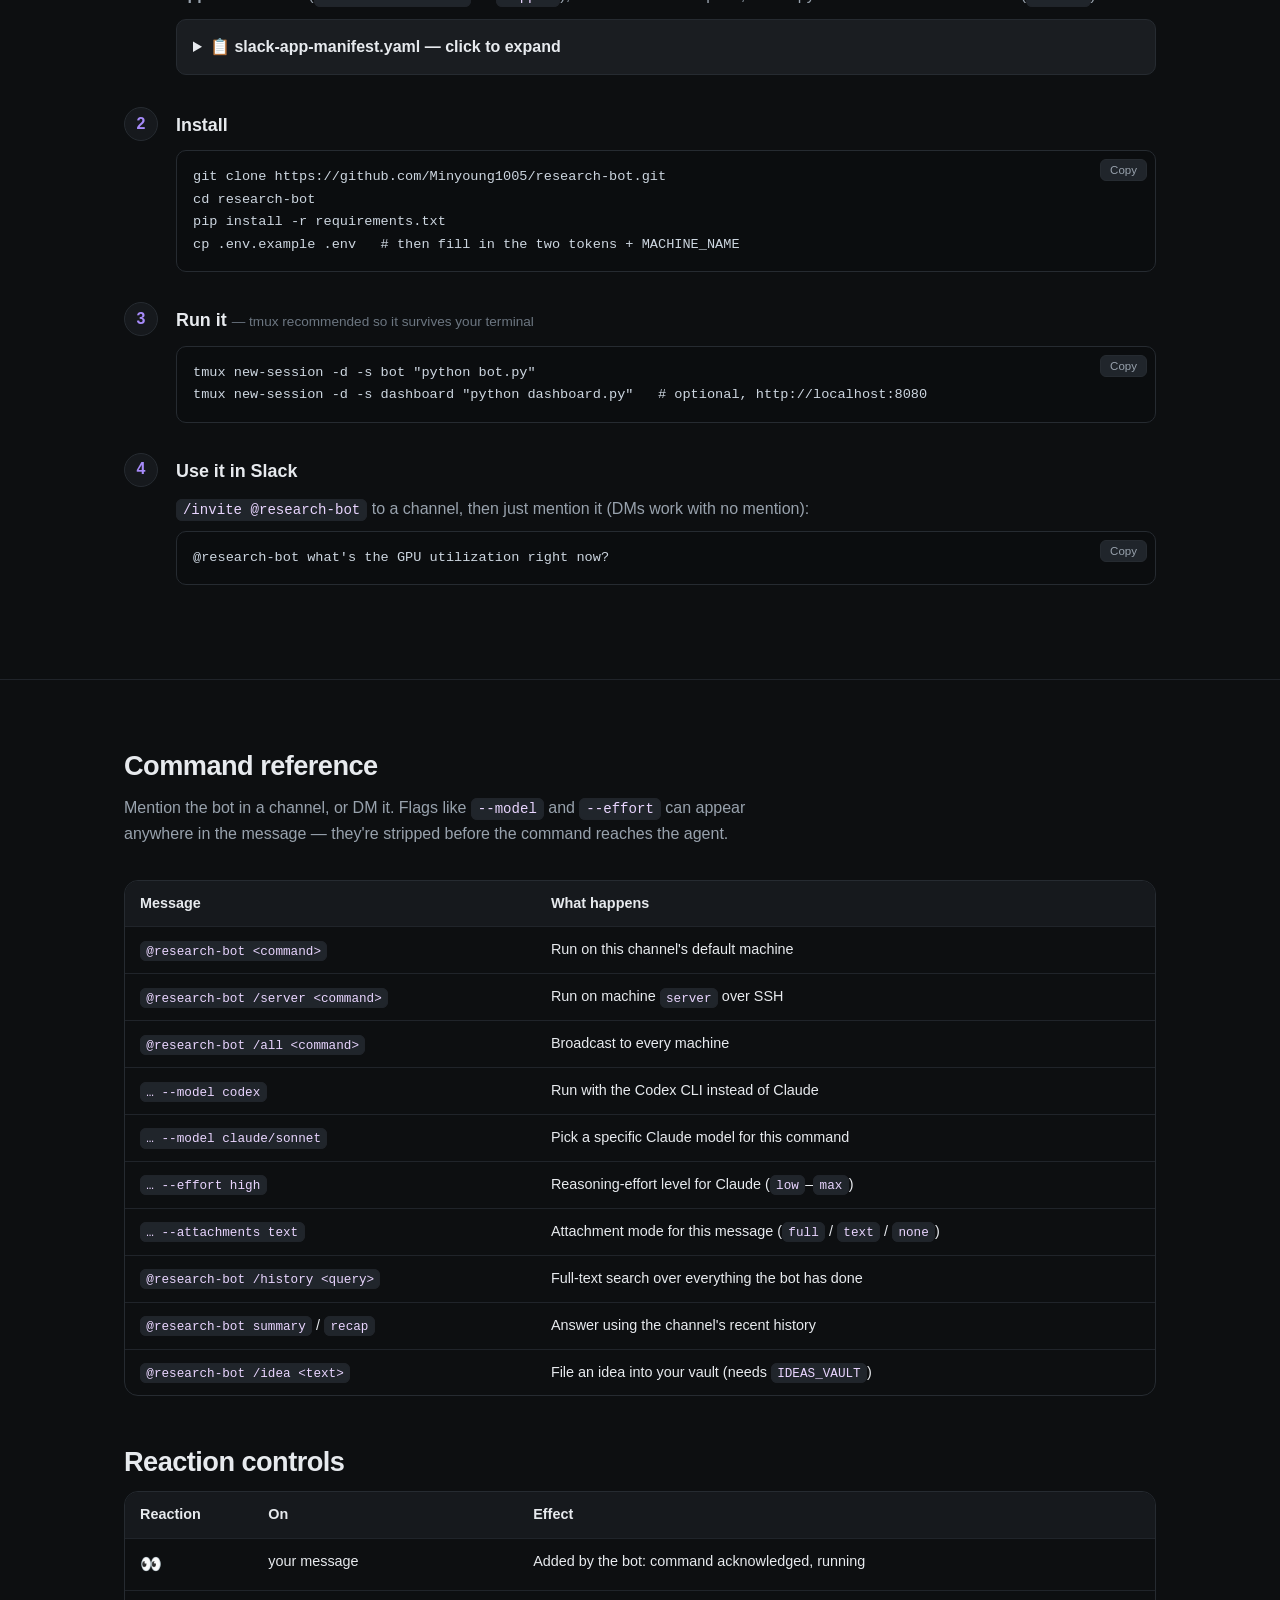
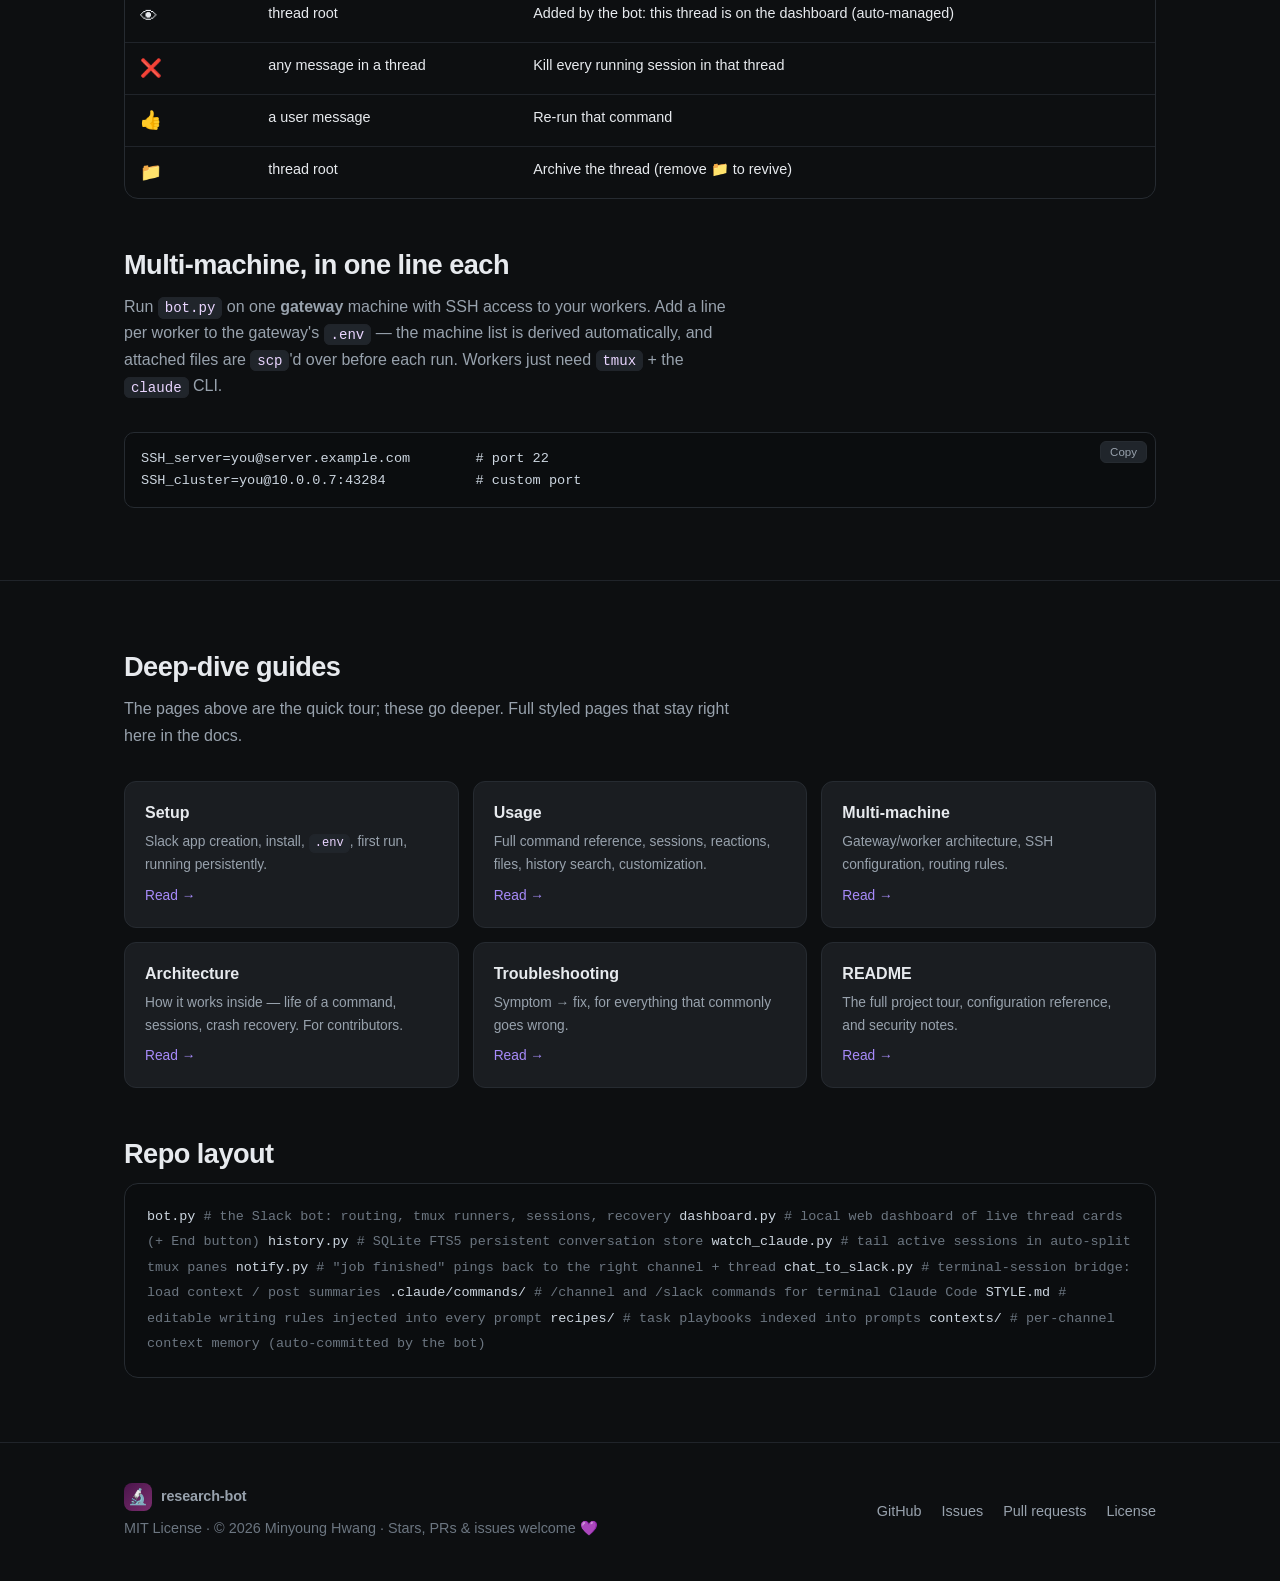
==== commit 68c78b29: "docs: render guides as on-site HTML pages (no more bounce to the repo) The deep-dive guide cards lin" ====
--- a/docs/index.html
+++ b/docs/index.html
@@ -405,17 +405,17 @@
 <section id="docs">
   <div class="wrap">
     <h2>Deep-dive guides</h2>
-    <p class="lead">The pages above are the quick tour; these go deeper. They render right here on GitHub.</p>
+    <p class="lead">The pages above are the quick tour; these go deeper. Full styled pages that stay right here in the docs.</p>
     <div class="doccards">
-      <a class="doccard" href="https://github.com/Minyoung1005/research-bot/blob/main/docs/setup.md">
+      <a class="doccard" href="setup.html">
         <h3>Setup</h3><p>Slack app creation, install, <code>.env</code>, first run, running persistently.</p><span class="arrow">Read →</span></a>
-      <a class="doccard" href="https://github.com/Minyoung1005/research-bot/blob/main/docs/usage.md">
+      <a class="doccard" href="usage.html">
         <h3>Usage</h3><p>Full command reference, sessions, reactions, files, history search, customization.</p><span class="arrow">Read →</span></a>
-      <a class="doccard" href="https://github.com/Minyoung1005/research-bot/blob/main/docs/multi-machine.md">
+      <a class="doccard" href="multi-machine.html">
         <h3>Multi-machine</h3><p>Gateway/worker architecture, SSH configuration, routing rules.</p><span class="arrow">Read →</span></a>
-      <a class="doccard" href="https://github.com/Minyoung1005/research-bot/blob/main/docs/architecture.md">
+      <a class="doccard" href="architecture.html">
         <h3>Architecture</h3><p>How it works inside — life of a command, sessions, crash recovery. For contributors.</p><span class="arrow">Read →</span></a>
-      <a class="doccard" href="https://github.com/Minyoung1005/research-bot/blob/main/docs/troubleshooting.md">
+      <a class="doccard" href="troubleshooting.html">
         <h3>Troubleshooting</h3><p>Symptom → fix, for everything that commonly goes wrong.</p><span class="arrow">Read →</span></a>
       <a class="doccard" href="https://github.com/Minyoung1005/research-bot/blob/main/README.md">
         <h3>README</h3><p>The full project tour, configuration reference, and security notes.</p><span class="arrow">Read →</span></a>
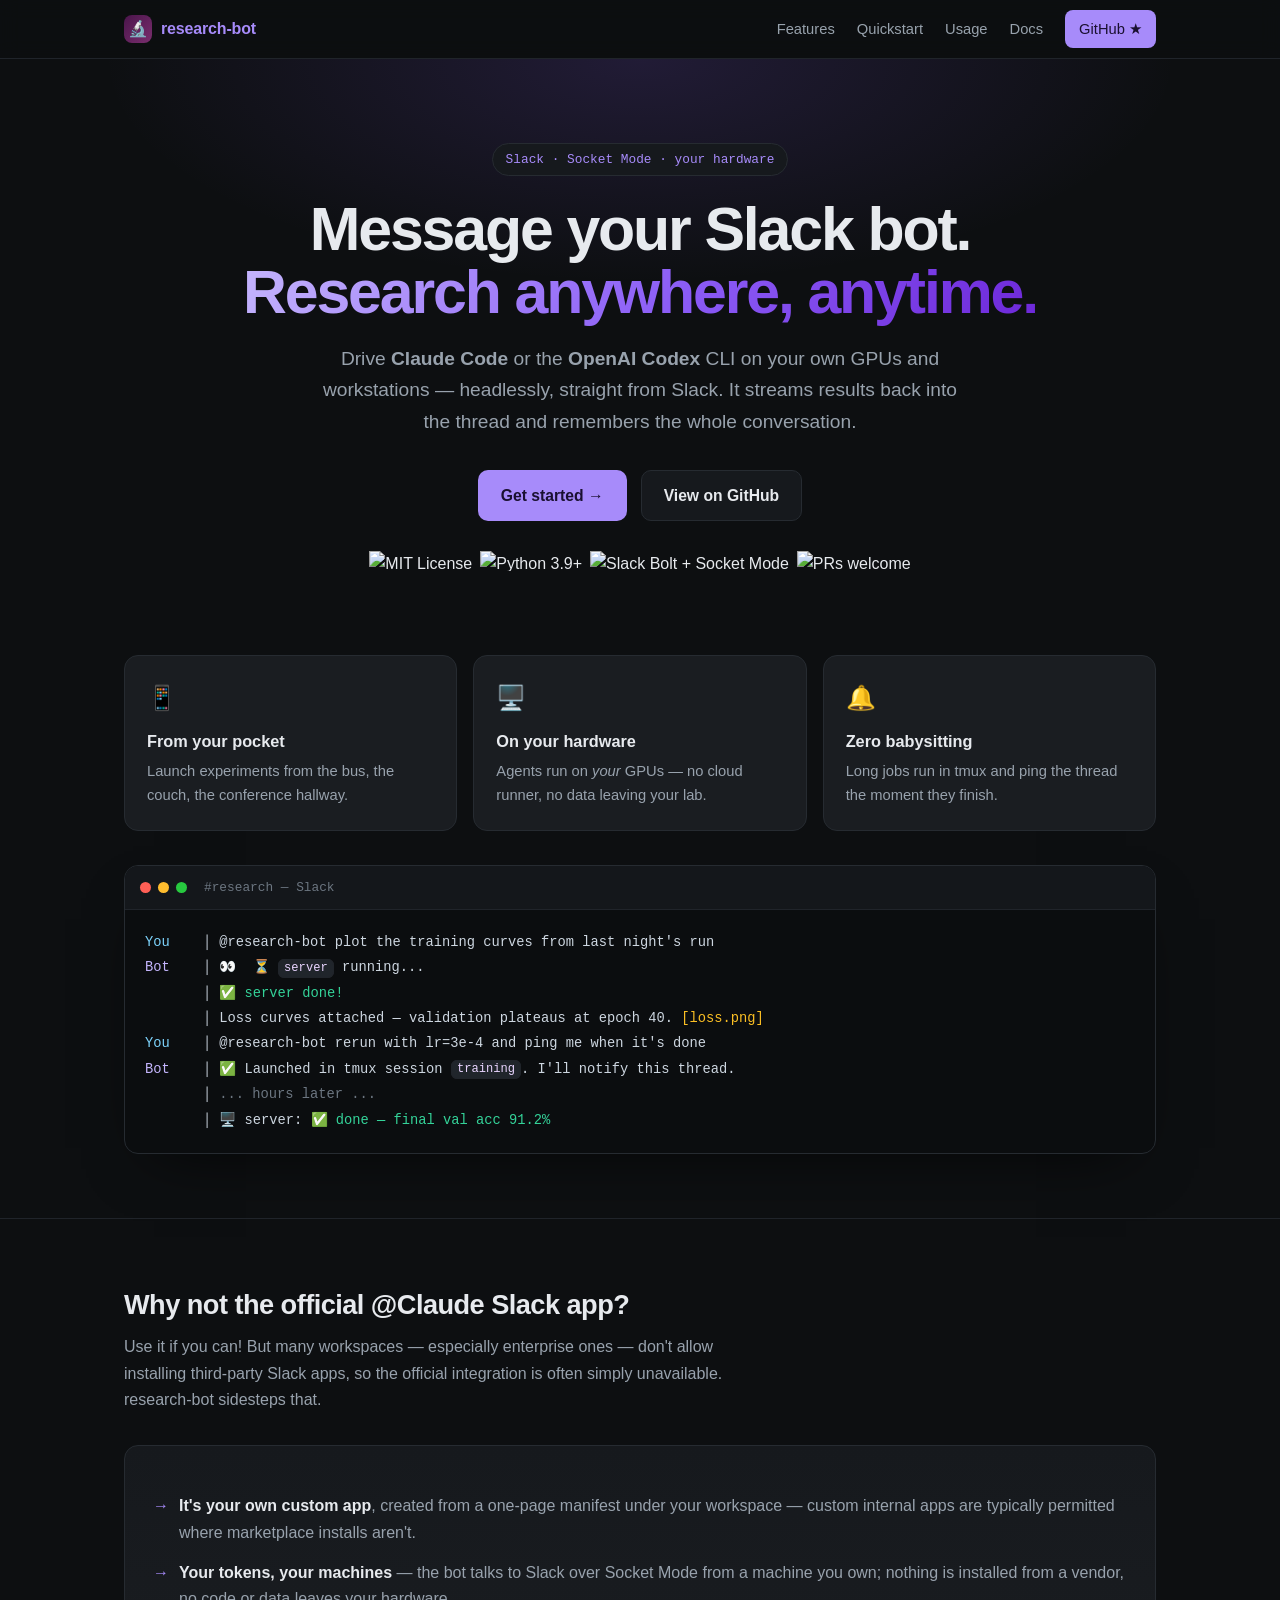
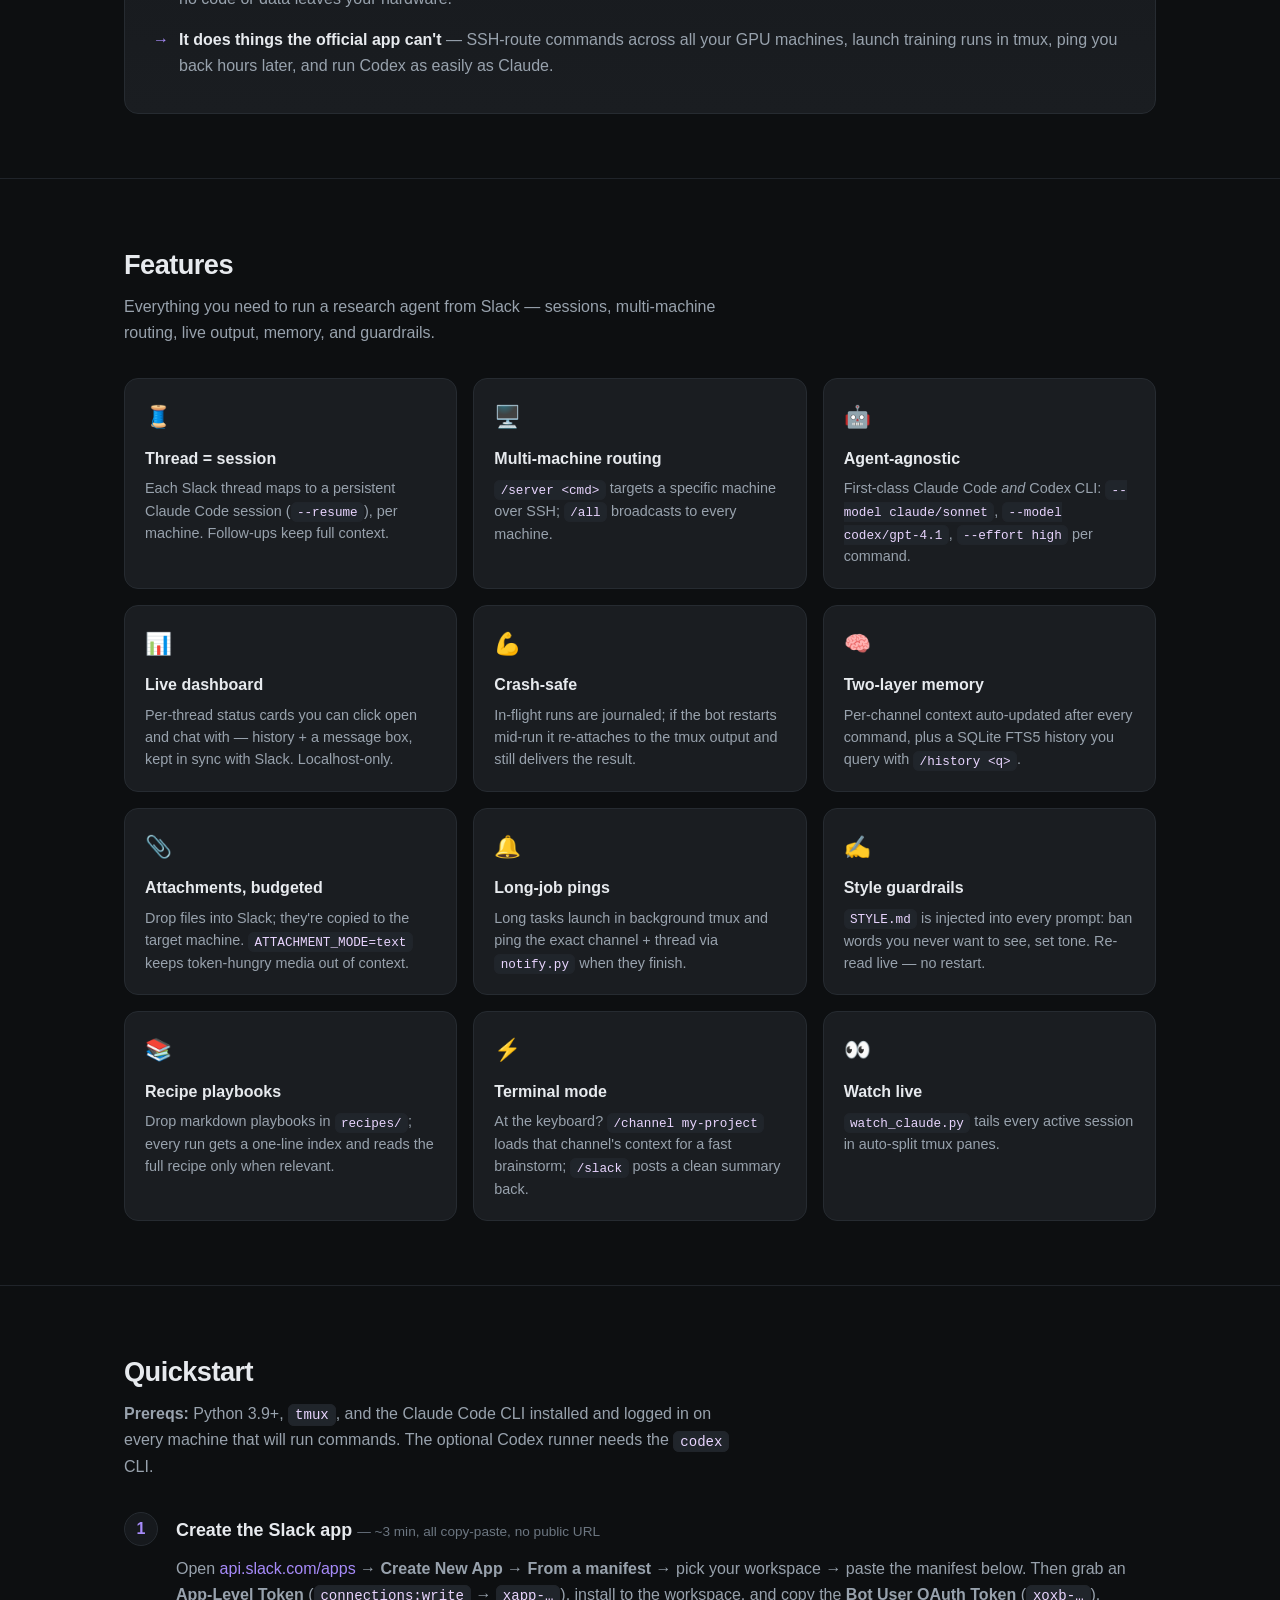
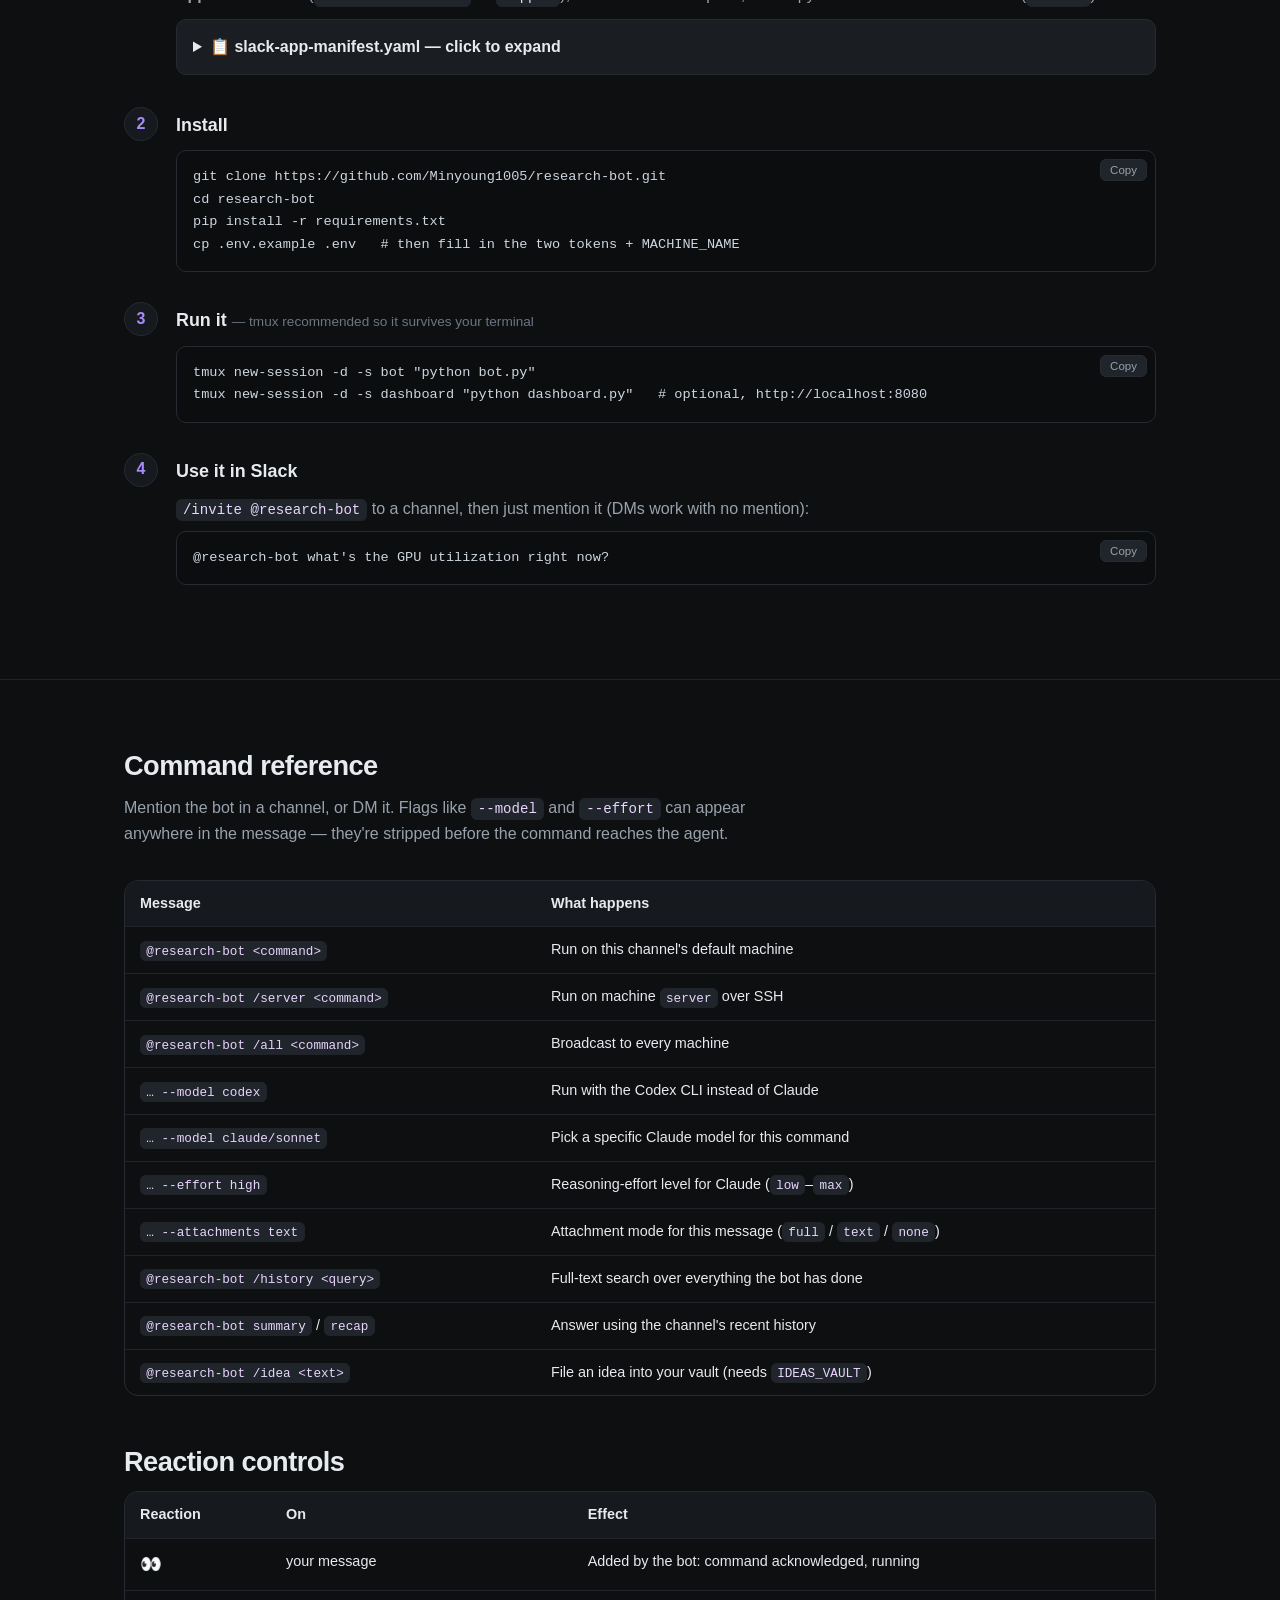
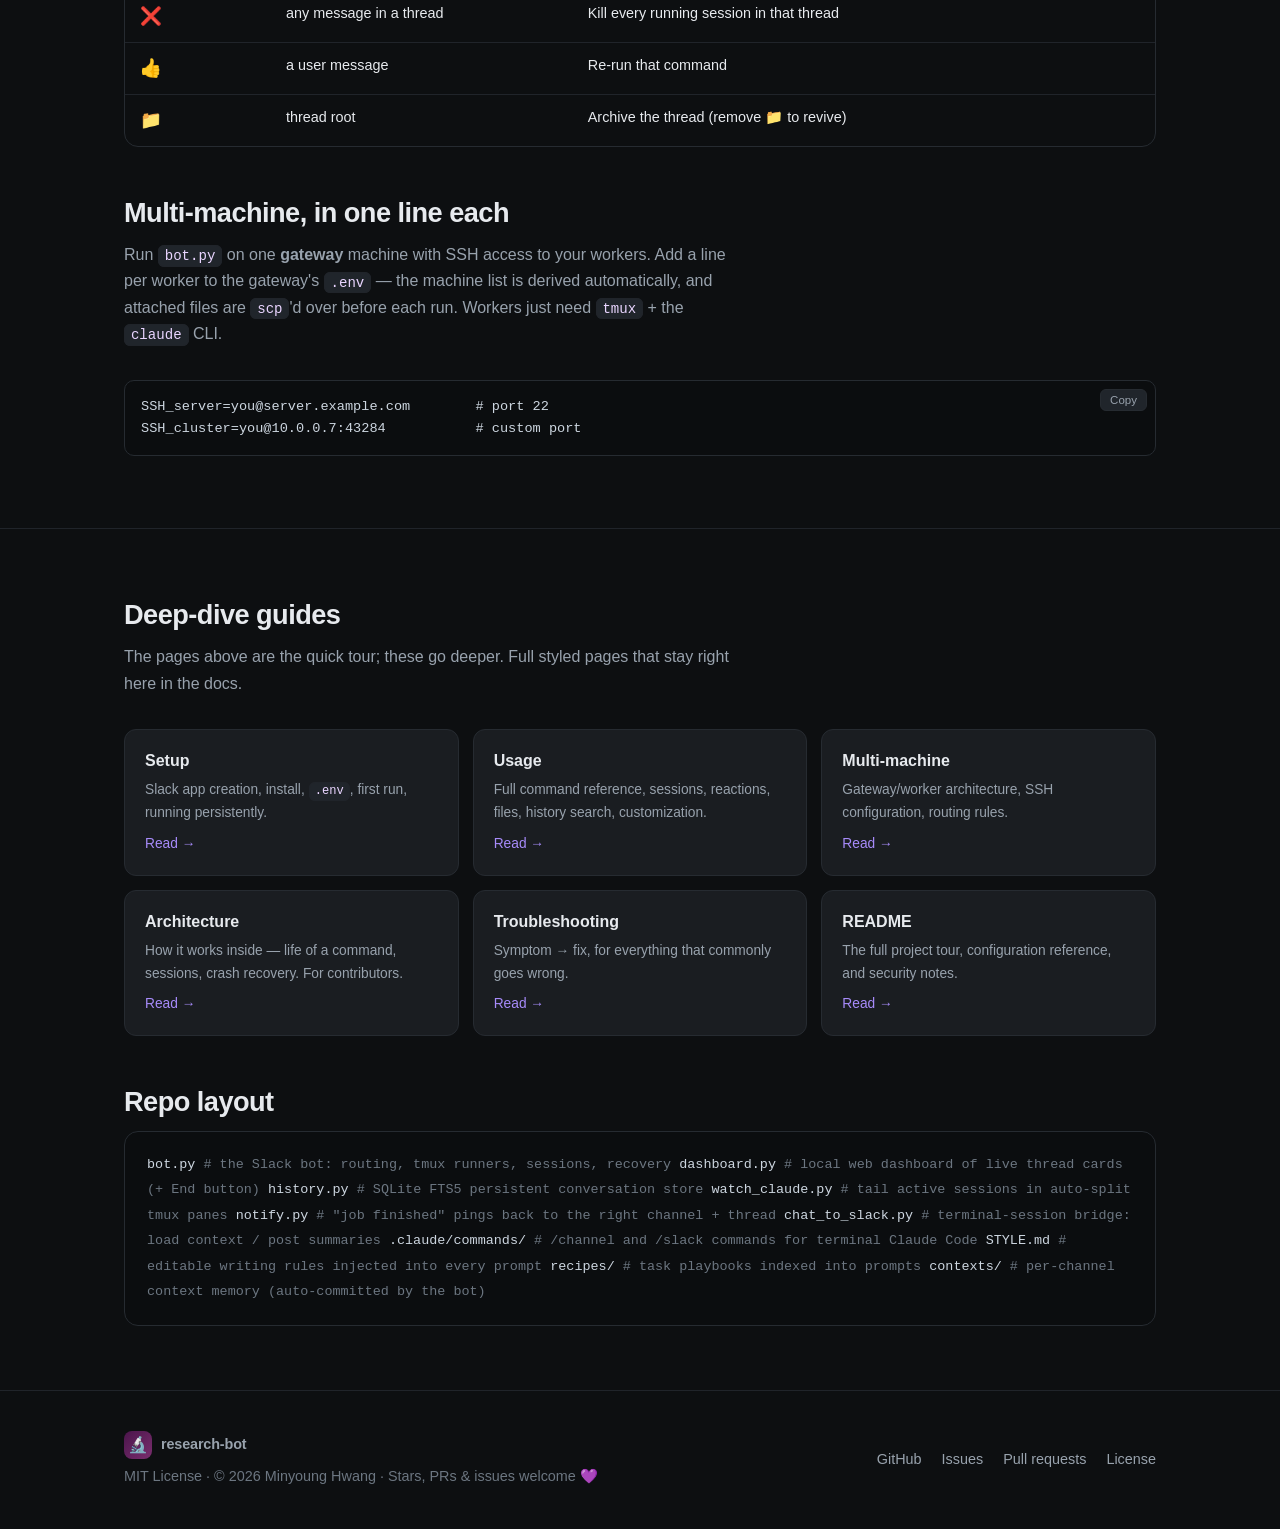
==== commit 8e2d439b: "docs: document Claude vs Codex agent selection; add CLAUDE_EFFORT; drop 👁 row - usage.md: new "Choos" ====
--- a/docs/index.html
+++ b/docs/index.html
@@ -385,7 +385,6 @@
         <thead><tr><th>Reaction</th><th>On</th><th>Effect</th></tr></thead>
         <tbody>
           <tr><td class="rx">👀</td><td>your message</td><td>Added by the bot: command acknowledged, running</td></tr>
-          <tr><td class="rx">👁</td><td>thread root</td><td>Added by the bot: this thread is on the dashboard (auto-managed)</td></tr>
           <tr><td class="rx">❌</td><td>any message in a thread</td><td>Kill every running session in that thread</td></tr>
           <tr><td class="rx">👍</td><td>a user message</td><td>Re-run that command</td></tr>
           <tr><td class="rx">📁</td><td>thread root</td><td>Archive the thread (remove 📁 to revive)</td></tr>
